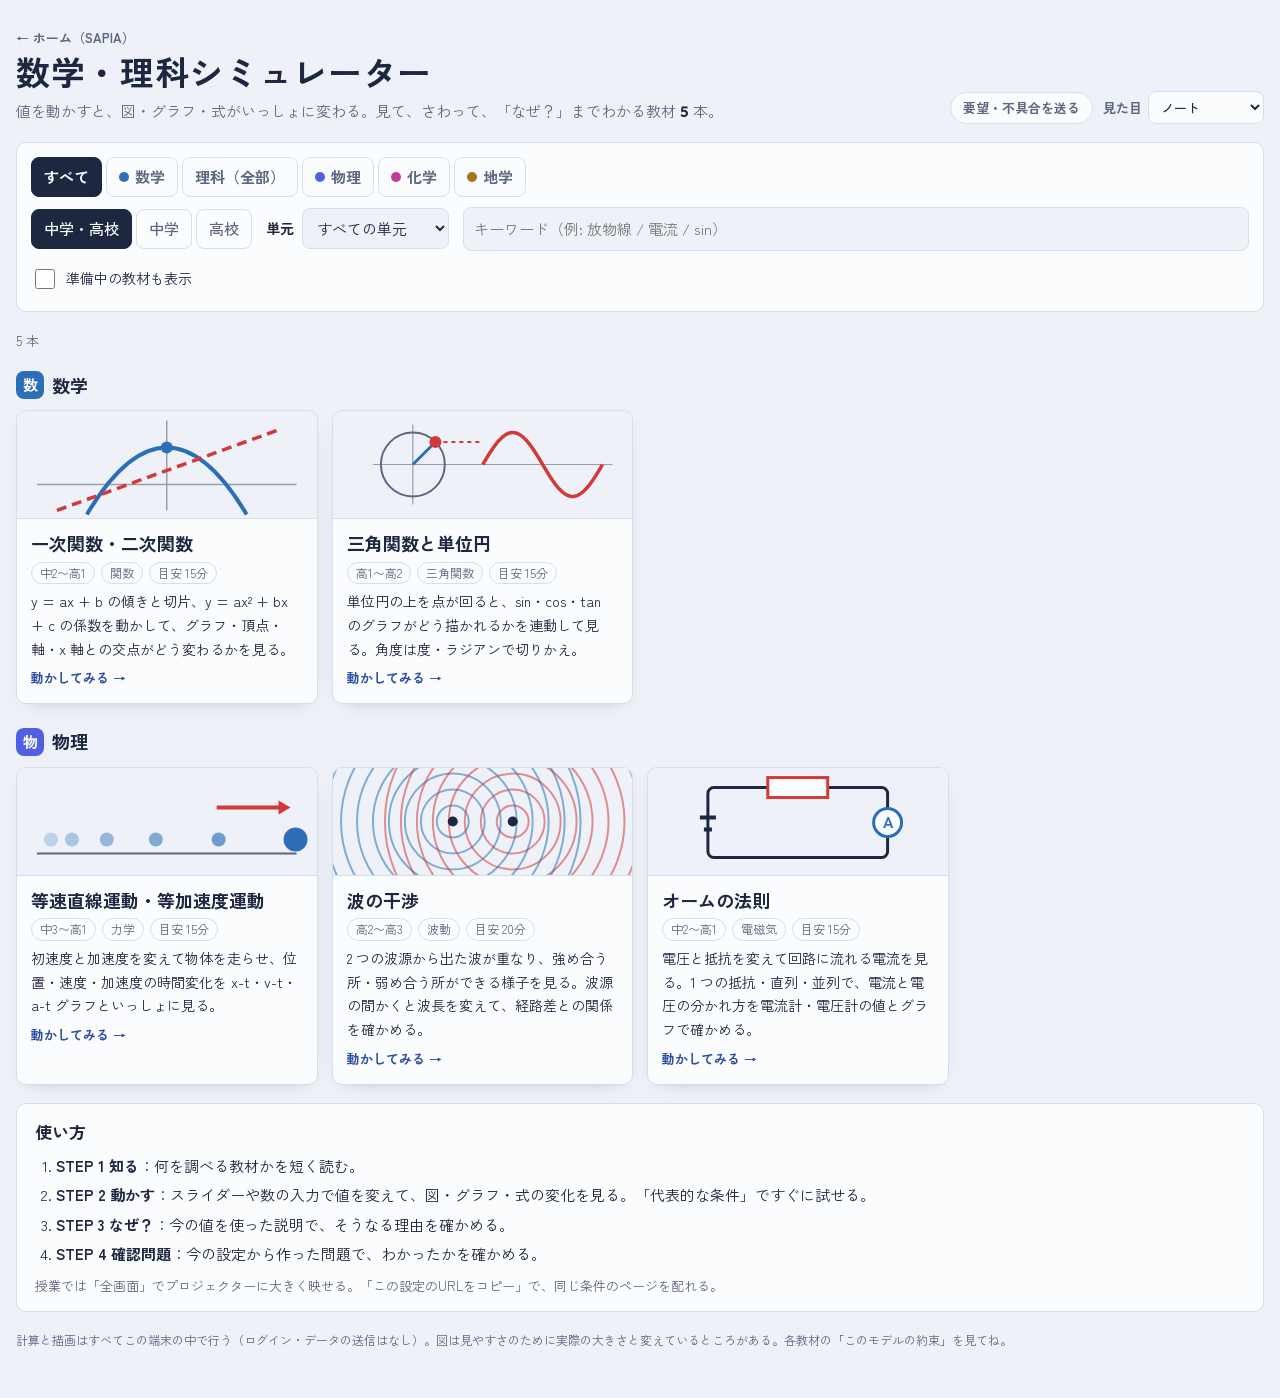
==== index.html @ 13a3370e "数学・理科シミュレーターを作る（一覧ページ・共通の枠・5教材） - 一覧：教科・学校段階・単元・キーワードでしぼりこみ、準備中の22本も表示できる - 教材ページ sim.html?s=<id>：ST" ====
<!doctype html>
<html lang="ja">
<head>
<meta charset="utf-8">
<script>/* 引っ越し：chikokunn1011.github.io・chiko-studia.pages.dev → sapia.pages.dev（全サイト共通。直すときは全サイトそろえる）
  古いURLで開いたら、端末に保存した記録（続きから・見た目・学習記録など）を持って新しいURLへ移る。
  新しいURL側では受け取った記録を、まだないものだけ入れる。記録は # の後ろに入れるのでサーバーには送られない。 */
(function () {
  var NEW = 'https://sapia.pages.dev', K = '__move=', MAX = 1500000;
  var OLD = ['chikokunn1011.github.io', 'chiko-studia.pages.dev'];
  try {
    if (OLD.indexOf(location.hostname) >= 0) {
      if (window.top !== window) return;
      var h = location.hash.slice(1), frag = h ? '#' + h : '';
      try {
        if (!localStorage.getItem('studia:moved')) {
          var d = {}, n = 0;
          for (var i = 0; i < localStorage.length; i++) { var k = localStorage.key(i); d[k] = localStorage.getItem(k); n++; }
          var s = encodeURIComponent(JSON.stringify(d));
          if (n && s.length < MAX) frag = '#' + K + s + (h ? '&h=' + encodeURIComponent(h) : '');
          localStorage.setItem('studia:moved', String(Date.now()));
        }
      } catch (e) {}
      location.replace(NEW + location.pathname + location.search + frag);
    } else if (location.hash.indexOf('#' + K) === 0) {
      // 受け取るのは引っ越し前のサイト（github.io・chiko-studia）から来たときだけ。よそのリンクから記録を書きこませない。
      // 先生の鍵・ランキングの合言葉などは受け取らない（学習記録と設定だけ）。
      var q = location.hash.slice(1 + K.length), a = q.indexOf('&h=');
      var hh = a < 0 ? '' : decodeURIComponent(q.slice(a + 3));
      history.replaceState(null, '', location.pathname + location.search + (hh ? '#' + hh : ''));
      var ok = false;
      for (var j = 0; j < OLD.length; j++) if (document.referrer.indexOf('https://' + OLD[j] + '/') === 0) ok = true;
      if (!ok || q.length > MAX + 5000) return;
      var o = JSON.parse(decodeURIComponent(a < 0 ? q : q.slice(0, a))), n = 0;
      if (!o || typeof o !== 'object' || Array.isArray(o)) return;
      for (var key in o) {
        if (++n > 500) break;
        var v = o[key];
        if (typeof v !== 'string' || v.length > 500000 || key.length > 100) continue;
        if (key === 'studia:moved' || /teacher|key|token|pass|secret|^pz:(me|run)$/i.test(key)) continue;
        // 記録の中の古いURL（続きからなど）は新しいURLに直す
        v = v.split('https://chiko-studia.pages.dev').join(NEW);
        if (localStorage.getItem(key) === null) localStorage.setItem(key, v);
      }
    }
  } catch (e) {}
})();</script>
<meta name="viewport" content="width=device-width, initial-scale=1, viewport-fit=cover">
<title>数学・理科シミュレーター</title>
<meta name="claude:viewport-fit-sides" content="cover">
<meta name="description" content="数学・理科の現象を、値を動かしながら図とグラフで確かめるシミュレーター集。一次関数・二次関数、三角関数と単位円、等加速度運動、波の干渉、オームの法則など。">
<!-- LINE・SNS で送ったときのサムネイル（OGP） -->
<meta property="og:type" content="website">
<meta property="og:site_name" content="SAPIA">
<meta property="og:title" content="数学・理科シミュレーター｜SAPIA">
<meta property="og:description" content="数学・理科の現象を、値を動かしながら図とグラフで確かめるシミュレーター集。一次関数・二次関数、三角関数と単位円、等加速度運動、波の干渉、オームの法則など。">
<meta property="og:url" content="https://sapia.pages.dev/simulator/">
<meta property="og:image" content="https://sapia.pages.dev/simulator/og.png">
<meta property="og:image:width" content="1200">
<meta property="og:image:height" content="630">
<meta name="twitter:card" content="summary_large_image">
<!-- ホーム画面に追加したときのアイコンと名前 -->
<link rel="icon" type="image/png" sizes="32x32" href="icons/favicon-32.png?v=202611101200">
<link rel="apple-touch-icon" href="icons/apple-touch-icon.png?v=202611101200">
<link rel="manifest" href="manifest.webmanifest?v=202611101200">
<meta name="theme-color" content="#1c1846">
<meta name="apple-mobile-web-app-title" content="シミュレーター">
<meta name="mobile-web-app-capable" content="yes">
<meta name="apple-mobile-web-app-capable" content="yes">
<script>
// オフライン対応：一度開けば電波がなくても使える（sw.js）。ホーム画面から開くとアプリのように起動する
(function () {
  if (!('serviceWorker' in navigator) || !(location.protocol === 'https:' || location.hostname === 'localhost')) return;
  if (performance.setResourceTimingBufferSize) performance.setResourceTimingBufferSize(2000);
  addEventListener('load', function () {
    navigator.serviceWorker.register('sw.js').then(function () { return navigator.serviceWorker.ready; }).then(function (reg) {
      var urls = [location.href].concat(performance.getEntriesByType('resource').map(function (e) { return e.name; }), []);
      if (reg.active) reg.active.postMessage({ type: 'cache-urls', urls: urls });
    }).catch(function () {});
  });
})();
</script>
<link rel="preconnect" href="https://fonts.googleapis.com">
<link rel="preconnect" href="https://fonts.gstatic.com" crossorigin>
<link rel="stylesheet" href="https://fonts.googleapis.com/css2?family=Lexend:wght@400;500;600&family=Zen+Kaku+Gothic+New:wght@400;500;700&display=swap">
<script>
// 見た目（スタイル）を最初の描画の前に当てる。書体はそのスタイルを選んだときだけ読みこむ
window.ewStyle = function (st) {
  var F = {
    chalk: 'Klee+One:wght@400;600&family=Kalam:wght@400;700',
    washi: 'Zen+Old+Mincho:wght@400;700&family=EB+Garamond:wght@500;600',
    grid: 'IBM+Plex+Sans+JP:wght@400;700&family=Space+Grotesk:wght@500;600',
    night: '',
    sakura: 'Zen+Maru+Gothic:wght@500;700&family=Quicksand:wght@500;700',
    kraft: 'Kosugi+Maru',
    ocean: 'M+PLUS+1p:wght@400;700;800&family=Nunito:wght@600;800',
    forest: 'Merriweather+Sans:wght@500;700',
    retro: 'DotGothic16',
    dot: 'DotGothic16'
  };
  if (!Object.prototype.hasOwnProperty.call(F, st)) { delete document.documentElement.dataset.style; return; }
  document.documentElement.dataset.style = st;
  if (F[st] && !document.getElementById('font-' + st)) {
    var l = document.createElement('link'); l.rel = 'stylesheet'; l.id = 'font-' + st;
    l.href = 'https://fonts.googleapis.com/css2?family=' + F[st] + '&display=swap';
    document.head.appendChild(l);
  }
};
try { window.ewStyle(JSON.parse(localStorage.getItem('ew:style'))); } catch (e) {}
</script>
<script src="mobile.js"></script>
<script src="ui.js"></script>
<link rel="stylesheet" href="style.css?v=202611101200">
<link rel="stylesheet" href="theme.css">
<script src="nav.js" defer></script>
</head>
<body class="list-page">
<div class="page">
  <header class="masthead">
    <div class="brand">
      <a class="home-link" href="/study/">← ホーム（SAPIA）</a>
      <h1>数学・理科シミュレーター</h1>
      <p class="lede">値を動かすと、図・グラフ・式がいっしょに変わる。見て、さわって、「なぜ？」までわかる教材 <b id="total">0</b> 本。</p>
    </div>
    <div class="mast-right">
    <a class="contact-link" href="/study/contact.html?site=simulator">要望・不具合を送る</a>
    <label class="style-pick"><span>見た目</span>
      <select id="style">
        <option value="note">ノート</option>
        <option value="chalk">黒板</option>
        <option value="washi">和紙</option>
        <option value="grid">方眼</option>
        <option value="night">夜</option>
        <option value="sakura">さくら</option>
        <option value="kraft">ふせん</option>
        <option value="ocean">海</option>
        <option value="forest">森</option>
        <option value="retro">レトロゲーム</option>
        <option value="dot">ドット</option>
      </select>
    </label>
    </div>
  </header>

  <section class="finder" aria-label="教材をさがす">
    <div class="seg subj-tabs" role="group" aria-label="教科" id="subj"></div>
    <div class="finder-row">
      <div class="seg" role="group" aria-label="学校段階" id="lv"></div>
      <label class="unit-pick"><span class="label">単元</span>
        <select id="unit"><option value="">すべての単元</option></select>
      </label>
      <label class="search"><span class="sr">キーワードでさがす</span>
        <input id="q" type="search" placeholder="キーワード（例: 放物線 / 電流 / sin）" autocomplete="off">
      </label>
    </div>
    <label class="switch small"><input type="checkbox" id="soon"><span>準備中の教材も表示</span></label>
  </section>

  <p class="count" id="count" aria-live="polite"></p>
  <div id="list" class="sim-groups"></div>
  <p class="empty" id="empty" hidden>見つからなかった。教科・学校段階・単元・キーワードを見直してみて。</p>

  <section class="howto">
    <h2>使い方</h2>
    <ol>
      <li><b>STEP 1 知る</b>：何を調べる教材かを短く読む。</li>
      <li><b>STEP 2 動かす</b>：スライダーや数の入力で値を変えて、図・グラフ・式の変化を見る。「代表的な条件」ですぐに試せる。</li>
      <li><b>STEP 3 なぜ？</b>：今の値を使った説明で、そうなる理由を確かめる。</li>
      <li><b>STEP 4 確認問題</b>：今の設定から作った問題で、わかったかを確かめる。</li>
    </ol>
    <p class="hint">授業では「全画面」でプロジェクターに大きく映せる。「この設定のURLをコピー」で、同じ条件のページを配れる。</p>
  </section>

  <footer class="foot">
    <p>計算と描画はすべてこの端末の中で行う（ログイン・データの送信はなし）。図は見やすさのために実際の大きさと変えているところがある。各教材の「このモデルの約束」を見てね。</p>
  </footer>
</div>
<div class="toast" id="toast" role="status" aria-live="polite" hidden></div>
<script src="catalog.js?v=202611101200"></script>
<script src="app.js?v=202611101200"></script>
</body>
</html>
---- style.css ----
/* 数学・理科シミュレーター。見た目の変数（11種）は全サイトと同じ。ここから下に一覧ページ・シミュレーターの部品 */
:root {
  --paper: #fbfcfe;
  --desk: #eef2f8;
  --ink: #1d2740;
  --muted: #5d6781;
  --rule: #d5deee;
  --margin: #e58b8b;
  --accent: #2c4fa3;
  --accent-ink: #ffffff;
  --redpen: #d23a3a;
  --sheet: #e0473f;
  --chip: #e6ecf8;
  --g1: #2e8a5c;
  --g2: #2c6fb7;
  --g3: #8a4bb5;
  --font-en: "Lexend", "Segoe UI", "Helvetica Neue", Arial, sans-serif;
  --font-jp: "Zen Kaku Gothic New", "Hiragino Sans", "Yu Gothic", "Noto Sans JP", sans-serif;
  --radius: 10px;
}
@media (prefers-color-scheme: dark) {
  :root:not([data-theme="light"]) {
    --paper: #1a2030; --desk: #121724; --ink: #e7ebf5; --muted: #a2abc2; --rule: #2c3550; --margin: #a65a5a;
    --accent: #8fb0ff; --accent-ink: #10172a; --redpen: #ff8a80; --sheet: #c8473f; --chip: #252e45;
    --g1: #6fd0a0; --g2: #7fb4ff; --g3: #c99bf0; color-scheme: dark;
  }
}
:root[data-theme="dark"] {
  --paper: #1a2030; --desk: #121724; --ink: #e7ebf5; --muted: #a2abc2; --rule: #2c3550; --margin: #a65a5a;
  --accent: #8fb0ff; --accent-ink: #10172a; --redpen: #ff8a80; --sheet: #c8473f; --chip: #252e45;
  --g1: #6fd0a0; --g2: #7fb4ff; --g3: #c99bf0; color-scheme: dark;
}

* { box-sizing: border-box; }
html { -webkit-text-size-adjust: 100%; }
/* ===== 見た目の切り替え（右上の「見た目」）。ライト／ダークに関係なく、それぞれ決まった配色 ===== */
:root[data-style="chalk"] {
  --paper: #24443a; --desk: #1b342c; --ink: #f1efe6; --muted: #b9d1c5; --rule: #3b5d51; --margin: #f4b2c0;
  --accent: #f6d55c; --accent-ink: #1b342c; --redpen: #f6d55c; --sheet: #c96a5f; --chip: #2f5246;
  --g1: #9fe0b9; --g2: #9cc8ff; --g3: #e3b5ff;
  --font-en: "Kalam", "Comic Sans MS", "Segoe Print", cursive; --font-jp: "Klee One", "Zen Kaku Gothic New", "Hiragino Sans", sans-serif;
  color-scheme: dark;
}
:root[data-style="washi"] {
  --paper: #fbf7ee; --desk: #efe6d2; --ink: #2b2420; --muted: #6e6255; --rule: #e3d8c2; --margin: #c8402a;
  --accent: #b2361f; --accent-ink: #fffaf0; --redpen: #b2361f; --sheet: #b2361f; --chip: #f1e6cf;
  --g1: #3d7a4e; --g2: #2d5f8a; --g3: #7b4a8c;
  --font-en: "EB Garamond", Georgia, serif; --font-jp: "Zen Old Mincho", "Hiragino Mincho ProN", "Yu Mincho", serif;
  --radius: 6px; color-scheme: light;
}
:root[data-style="grid"] {
  --paper: #ffffff; --desk: #e9f1ee; --ink: #1c2b2a; --muted: #55706b; --rule: #cfe3dc; --margin: #2a9d8f;
  --accent: #127566; --accent-ink: #ffffff; --redpen: #d1495b; --sheet: #d1495b; --chip: #dcefe9;
  --g1: #2e8a5c; --g2: #2c6fb7; --g3: #8a4bb5;
  --font-en: "Space Grotesk", "Segoe UI", sans-serif; --font-jp: "IBM Plex Sans JP", "Hiragino Sans", "Yu Gothic", sans-serif;
  --radius: 4px; color-scheme: light;
}
:root[data-style="night"] {
  --paper: #18213f; --desk: #0e1530; --ink: #eef0ff; --muted: #a9b1d6; --rule: #2a3560; --margin: #ffc857;
  --accent: #ffc857; --accent-ink: #1a1a2e; --redpen: #ff9e7a; --sheet: #d0583f; --chip: #243058;
  --g1: #7fe0b0; --g2: #8fc1ff; --g3: #d6a8ff;
  --radius: 12px; color-scheme: dark;
}
:root[data-style="sakura"] {
  --paper: #ffffff; --desk: #fcecf1; --ink: #3a2a33; --muted: #7a6470; --rule: #f5d9e2; --margin: #f08aa8;
  --accent: #c2416b; --accent-ink: #ffffff; --redpen: #c2416b; --sheet: #c2416b; --chip: #fde2ea;
  --g1: #3f8a5e; --g2: #3c76b8; --g3: #9a4fa6;
  --font-en: "Quicksand", "Segoe UI", sans-serif; --font-jp: "Zen Maru Gothic", "Hiragino Maru Gothic ProN", sans-serif;
  --radius: 18px; color-scheme: light;
}
:root[data-style="kraft"] {
  --paper: #fff8c9; --desk: #c9ab7d; --ink: #3a2c1a; --muted: #4a3b26; --rule: #eadf9f; --margin: #e07a3f;
  --accent: #3a2c1a; --accent-ink: #fff8c9; --redpen: #c2410c; --sheet: #c2410c; --chip: #f5ea9a;
  --g1: #3d7a3a; --g2: #2d5f8a; --g3: #8a3f7b;
  --font-en: "Kosugi Maru", "Hiragino Maru Gothic ProN", sans-serif; --font-jp: "Kosugi Maru", "Hiragino Maru Gothic ProN", sans-serif;
  --radius: 2px; color-scheme: light;
}
:root[data-style="ocean"] {
  --paper: #ffffff; --desk: #e9f6fc; --ink: #0c2a43; --muted: #4f6b82; --rule: #d3e7f3; --margin: #3aa6d9;
  --accent: #0a6fb5; --accent-ink: #ffffff; --redpen: #e0553b; --sheet: #e0553b; --chip: #d6ecf8;
  --g1: #13866f; --g2: #0a6fb5; --g3: #7a4fc2;
  --font-en: "Nunito", "Segoe UI", sans-serif; --font-jp: "M PLUS 1p", "Hiragino Sans", sans-serif;
  --radius: 14px; color-scheme: light;
}
:root[data-style="forest"] {
  --paper: #f6f2e7; --desk: #e9e4d3; --ink: #23301f; --muted: #5d6a55; --rule: #e1dbc8; --margin: #7aa35b;
  --accent: #3f6b3a; --accent-ink: #f6f2e7; --redpen: #b5482a; --sheet: #b5482a; --chip: #e5e3cf;
  --g1: #3f6b3a; --g2: #2d5f8a; --g3: #7b4a8c;
  --font-en: "Merriweather Sans", "Segoe UI", sans-serif;
  --radius: 8px; color-scheme: light;
}
:root[data-style="retro"] {
  --paper: #0d1a12; --desk: #07110b; --ink: #c6f7d1; --muted: #82c093; --rule: #1e3a27; --margin: #39ff88;
  --accent: #39ff88; --accent-ink: #07110b; --redpen: #ffd166; --sheet: #b88a1c; --chip: #15301f;
  --g1: #39ff88; --g2: #7fd8ff; --g3: #ff9bd6;
  --font-en: "DotGothic16", "MS Gothic", monospace; --font-jp: "DotGothic16", "MS Gothic", monospace;
  --radius: 0px; color-scheme: dark;
}
/* ドット：Chiko Log と同じ、昔のゲームのウィンドウ風 */
:root[data-style="dot"] {
  --paper: #f6f1e3; --desk: #e6dfcc; --ink: #2e2a33; --muted: #6b6470; --rule: #d9d0b8; --margin: #c4473a;
  --accent: #1f5f8b; --accent-ink: #ffffff; --redpen: #c4473a; --sheet: #c4473a; --chip: #ebe3cc;
  --g1: #2f7a4a; --g2: #1f5f8b; --g3: #7b4a8c;
  --font-en: "DotGothic16", "MS Gothic", monospace; --font-jp: "DotGothic16", "MS Gothic", "Osaka-Mono", monospace;
  --radius: 0px; color-scheme: light;
}
:root[data-style="dot"] body { background-image: radial-gradient(rgba(46,42,51,.09) 1px, transparent 1.4px); background-size: 12px 12px; }
:root[data-style="dot"] *, :root[data-style="dot"] *::before, :root[data-style="dot"] *::after { border-radius: 0 !important; }
:root[data-style="dot"] :is(.side, .words, .test-form, .sheet-paper, .card, .howto, .sent, .deck-done, .fc-face, .modes, .qr-dialog, .pw) {
  border-color: transparent;
  box-shadow: 0 -4px 0 0 var(--ink), 0 4px 0 0 var(--ink), -4px 0 0 0 var(--ink), 4px 0 0 0 var(--ink), 4px 8px 0 0 rgba(46,42,51,.25), 8px 4px 0 0 rgba(46,42,51,.25);
}
:root[data-style="dot"] h1 { font-weight: 400; letter-spacing: .03em; }
:root[data-style="dot"] h1::after { content: "_"; color: #c4473a; animation: dot-blink 1s steps(1) infinite; }
@keyframes dot-blink { 50% { opacity: 0; } }
@media (prefers-reduced-motion: reduce) { :root[data-style="dot"] h1::after { animation: none; } }
@media print { :root[data-style="dot"] h1::after { content: none; } :root[data-style="dot"] :is(.side, .words, .test-form, .sheet-paper, .card, .howto) { box-shadow: none; } }
:root[data-style="kraft"] :is(input:not([type="checkbox"]):not([type="radio"]), textarea, select) { background-color: #fffbe3; }
/* 見た目ごとの背景の模様 */
:root[data-style="grid"] body { background-image: linear-gradient(#d6e6e0 1px, transparent 1px), linear-gradient(90deg, #d6e6e0 1px, transparent 1px); background-size: 20px 20px; }
:root[data-style="ocean"] body { background-image: linear-gradient(180deg, #bfe4f7 0, #e9f6fc 360px); background-repeat: no-repeat; }
:root[data-style="night"] body { background-image: radial-gradient(1px 1px at 12% 3%, #fff9, transparent), radial-gradient(1px 1px at 78% 2%, #fff7, transparent), radial-gradient(1.5px 1.5px at 52% 1%, #fff8, transparent), radial-gradient(1px 1px at 92% 6%, #fff6, transparent); background-repeat: no-repeat; }
/* 森：机（背景）が暗い緑なので、紙の外に出ている文字は明るい色にする */
:root[data-style="forest"] body { background: #2f4a3a; }
:root[data-style="forest"] .masthead, :root[data-style="forest"] .foot, :root[data-style="forest"] .count, :root[data-style="forest"] .cards-range, :root[data-style="forest"] .cards-opts, :root[data-style="forest"] .c-count, :root[data-style="forest"] .c-keys, :root[data-style="forest"] .c-actions, :root[data-style="forest"] .promo-label { --ink: #f6f2e7; --muted: #c9d8bf; --accent: #c9e4a8; color: var(--ink); }
:root[data-style="forest"] .masthead :is(select, input, .modes, .btn, .contact-link, .who) { --ink: #23301f; --muted: #5d6a55; --accent: #3f6b3a; }
:root[data-style="forest"] .cards-opts .seg { --paper: #23301f; }
:root[data-style="chalk"] .en { font-weight: 700; font-size: 25px; }
:root[data-style="chalk"] .ex-en { color: #f4b2c0; }
:root[data-style="chalk"] .page { background-image: radial-gradient(ellipse at 30% 0%, rgba(255,255,255,.05), transparent 60%); }
:root[data-style="dot"] .en { font-weight: 400; font-size: 25px; }
:root[data-style="washi"] .en { font-weight: 600; font-size: 25px; }
:root[data-style="sakura"] .en, :root[data-style="grid"] .en { font-weight: 600; }
:root[data-style="ocean"] .en { font-weight: 800; }
:root[data-style="kraft"] .en { font-size: 24px; }
:root[data-style="kraft"] .words { box-shadow: 4px 6px 0 rgba(0,0,0,.15); }

body { margin: 0; background: var(--desk); color: var(--ink); font-family: var(--font-jp); font-size: 15px; line-height: 1.7; }
.sr { position: absolute; width: 1px; height: 1px; overflow: hidden; clip: rect(0 0 0 0); white-space: nowrap; }
[hidden] { display: none !important; }
button, input { font: inherit; color: inherit; }
:focus-visible { outline: 3px solid var(--accent); outline-offset: 2px; }


/* ===== 図の線の色（見た目ごとに読める濃さ）。教科の色 ===== */
:root {
  --c1: var(--g2); --c2: var(--redpen); --c3: var(--g1); --c4: var(--g3);
  --grid: color-mix(in srgb, var(--muted) 20%, transparent);
  --s-ma: #2c6fb7; --s-ph: #5060e0; --s-ch: #c43c98; --s-ea: #a8741a;
}
@media (prefers-color-scheme: dark) { :root:not([data-theme="light"]):not([data-style]) { --s-ma: #7fb4ff; --s-ph: #a8b4ff; --s-ch: #ff9ad6; --s-ea: #e8bd62; } }
:root[data-theme="dark"]:not([data-style]) { --s-ma: #7fb4ff; --s-ph: #a8b4ff; --s-ch: #ff9ad6; --s-ea: #e8bd62; }
:root:is([data-style="chalk"], [data-style="night"], [data-style="retro"]) { --s-ma: #9cc8ff; --s-ph: #b8c2ff; --s-ch: #ffa8dc; --s-ea: #f6d55c; }

.page {
  max-width: 1280px; margin: 0 auto;
  padding-left: max(16px, env(safe-area-inset-left, 0px));
  padding-right: max(16px, env(safe-area-inset-right, 0px));
  padding-block: 24px 48px;
  display: grid; gap: 18px;
}
.masthead { display: flex; flex-wrap: wrap; align-items: end; justify-content: space-between; gap: 12px 16px; }
.mast-right { display: flex; flex-wrap: wrap; align-items: center; gap: 10px; }
.style-pick { display: inline-flex; align-items: center; gap: 6px; font-size: 13px; color: var(--muted); font-weight: 700; }
.style-pick select { border: 1px solid var(--rule); background: var(--paper); color: var(--ink); border-radius: 8px; padding: 5px 8px; font: inherit; font-weight: 500; }
.brand { min-width: 0; }
.brand h1 { margin: 0; font-size: clamp(24px, 4.6vw, 34px); line-height: 1.25; font-weight: 700; letter-spacing: .02em; text-wrap: balance; }
.home-link { display: inline-block; margin-bottom: 2px; font-size: 13px; font-weight: 700; color: var(--muted); text-decoration: none; }
.home-link:hover { color: var(--accent); text-decoration: underline; }
.lede { margin: 4px 0 0; color: var(--muted); }
.lede b { font-family: var(--font-en); font-weight: 600; color: var(--ink); }
.meta { margin: 2px 0 0; font-size: 13px; font-weight: 700; color: var(--accent); }
.meta:empty { display: none; }
.contact-link {
  display: inline-flex; align-items: center; gap: 6px; font-size: 13px; font-weight: 700; color: var(--muted);
  text-decoration: none; border: 1px solid var(--rule); background: var(--paper); border-radius: 999px; padding: 4px 12px;
}
.contact-link:hover { color: var(--accent); border-color: var(--accent); }

.label { font-weight: 700; font-size: 14px; }
.hint { margin: 0; font-size: 13px; color: var(--muted); }
.count { margin: 0; color: var(--muted); font-size: 13px; }
.empty { margin: 0; padding: 24px; text-align: center; color: var(--muted); background: var(--paper); border-radius: var(--radius); border: 1px dashed var(--rule); }
.foot { color: var(--muted); font-size: 12px; display: grid; gap: 2px; }
.foot p { margin: 0; }
.actions { display: flex; flex-wrap: wrap; gap: 8px; }
.btn { border: 1px solid var(--ink); background: transparent; color: var(--ink); border-radius: 8px; padding: 9px 16px; font-weight: 700; cursor: pointer; min-height: 44px; }
.btn.primary { background: var(--ink); color: var(--paper); }
.btn.ghost { border-color: transparent; color: var(--muted); font-weight: 500; }
.btn:disabled { opacity: .4; cursor: default; }
.seg { display: flex; flex-wrap: wrap; gap: 4px; }
.seg button {
  border: 1px solid var(--rule); background: transparent; border-radius: 8px; padding: 6px 12px; min-height: 40px;
  cursor: pointer; font-weight: 500; color: var(--muted);
}
.seg button[aria-pressed="true"] { background: var(--ink); border-color: var(--ink); color: var(--paper); }
.chips { display: flex; flex-wrap: wrap; gap: 6px; }
.chip { border: 1px solid transparent; background: var(--chip); border-radius: 999px; padding: 6px 12px; min-height: 36px; font-size: 13px; cursor: pointer; color: var(--ink); }
.chip:hover { border-color: var(--accent); }
.switch { display: inline-flex; align-items: center; gap: 8px; cursor: pointer; min-height: 36px; }
.switch input { accent-color: var(--accent); width: 20px; height: 20px; flex: none; }
.switch.small { font-size: 14px; }
.toast { position: fixed; left: 50%; bottom: max(20px, env(safe-area-inset-bottom, 0px)); transform: translateX(-50%); z-index: 70; background: var(--ink); color: var(--paper); padding: 10px 20px; border-radius: 999px; font-weight: 700; box-shadow: 0 6px 20px rgba(0,0,0,.25); max-width: calc(100vw - 32px); text-align: center; }
html.has-bnav .toast { bottom: calc(80px + env(safe-area-inset-bottom, 0px)); }

/* ===== 一覧ページ ===== */
.finder { display: grid; gap: 10px; background: var(--paper); border: 1px solid var(--rule); border-radius: var(--radius); padding: 14px; }
.finder-row { display: flex; flex-wrap: wrap; align-items: center; gap: 10px 14px; }
.subj-tabs button { font-weight: 700; }
.subj-tabs button .dot { display: inline-block; width: 10px; height: 10px; border-radius: 50%; margin-right: 6px; vertical-align: 1px; }
.unit-pick { display: inline-flex; align-items: center; gap: 8px; }
.unit-pick select, .search input { border: 1px solid var(--rule); background: var(--desk); color: var(--ink); border-radius: 8px; padding: 8px 10px; font: inherit; min-height: 40px; }
.search { flex: 1 1 220px; min-width: 0; }
.search input { width: 100%; }
.sr { position: absolute; width: 1px; height: 1px; overflow: hidden; clip: rect(0 0 0 0); white-space: nowrap; }
.sim-groups { display: grid; gap: 22px; }
.sim-group h2 { margin: 0 0 10px; font-size: 18px; display: flex; align-items: center; gap: 8px; }
.sim-group h2 .mark { display: inline-grid; place-items: center; width: 28px; height: 28px; border-radius: 8px; color: #fff; font-size: 15px; }
.cards { list-style: none; margin: 0; padding: 0; display: grid; gap: 14px; grid-template-columns: repeat(auto-fill, minmax(min(100%, 300px), 1fr)); }
.card {
  position: relative; background: var(--paper); border: 1px solid var(--rule); border-radius: var(--radius); padding: 0;
  display: grid; grid-template-rows: auto 1fr; overflow: hidden; box-shadow: 0 6px 18px -14px rgba(20, 30, 60, .5);
}
.card.soon { opacity: .72; box-shadow: none; border-style: dashed; }
.card-thumb { display: block; height: 108px; border-bottom: 1px solid var(--rule); background: var(--desk); }
.card-thumb svg { width: 100%; height: 100%; display: block; }
.card-body { padding: 12px 14px 14px; display: grid; gap: 6px; align-content: start; }
.card h3 { margin: 0; font-size: 18px; line-height: 1.35; }
.card h3 a { color: inherit; text-decoration: none; }
.card h3 a::after { content: ""; position: absolute; inset: 0; }   /* カード全体を押せる */
.card:has(a):hover { border-color: var(--accent); }
.card:has(a:focus-visible) { outline: 3px solid var(--accent); outline-offset: 2px; }
.card h3 a:focus-visible { outline: none; }
.card .desc { margin: 0; font-size: 14px; }
.card .tags { display: flex; flex-wrap: wrap; gap: 4px 6px; font-size: 12px; color: var(--muted); }
.card .tags span { border: 1px solid var(--rule); border-radius: 999px; padding: 0 8px; }
.card .tags .soon-t { border-color: var(--muted); font-weight: 700; }
.card .go { font-size: 13px; font-weight: 700; color: var(--accent); }
.card .best { font-size: 12px; font-weight: 700; color: var(--ok, var(--g1)); }
.howto { background: var(--paper); border: 1px solid var(--rule); border-radius: var(--radius); padding: 14px 18px; }
.howto h2 { margin: 0 0 6px; font-size: 17px; }
.howto ol { margin: 0 0 8px; padding-left: 1.4em; display: grid; gap: 4px; }

/* ===== シミュレーターのページ ===== */
.sim { display: grid; gap: 16px; align-items: start; }
.stage-box {
  background: var(--paper); border: 1px solid var(--rule); border-radius: var(--radius); padding: 10px;
  display: grid; gap: 8px; min-width: 0; box-shadow: 0 6px 18px -14px rgba(20, 30, 60, .5);
}
.formula { font-size: 19px; font-weight: 700; line-height: 1.45; min-height: 1.45em; text-align: center; overflow-wrap: anywhere; font-variant-numeric: tabular-nums; }
.formula:empty { display: none; }
.formula .sub { display: block; font-size: 13px; font-weight: 500; color: var(--muted); }
.stage { position: relative; height: var(--stage-h, clamp(240px, 36vh, 380px)); min-height: 0; display: grid; gap: 8px; }
.stage canvas { display: block; width: 100%; height: 100%; min-height: 0; border-radius: calc(var(--radius) - 2px); touch-action: pan-y; }
.stage canvas.drag { touch-action: none; cursor: grab; }
.stage canvas.drag:active { cursor: grabbing; }
.stage canvas.pan { cursor: move; }
.stage .cv-label { position: absolute; font-size: 12px; color: var(--muted); }
.toolbar { display: flex; flex-wrap: wrap; align-items: center; gap: 6px; }
.toolbar:empty { display: none; }
.tb {
  display: inline-flex; align-items: center; justify-content: center; gap: 6px; min-width: 44px; min-height: 44px; padding: 0 12px;
  border: 1px solid var(--rule); background: var(--paper); color: var(--ink); border-radius: 10px; cursor: pointer; font-weight: 700; font-size: 14px;
}
.tb:hover { border-color: var(--accent); }
.tb [aria-hidden] { font-size: 16px; line-height: 1; }
.tb.play { background: var(--accent); border-color: var(--accent); color: var(--accent-ink); min-width: 104px; }
.tb.play.is-on { background: var(--paper); color: var(--accent); }
.tb-t { font-size: 13px; }
.tb.zoom-in .tb-t, .tb.zoom-out .tb-t, .tb.zoom-reset .tb-t, .tb.rewind .tb-t { position: absolute; width: 1px; height: 1px; overflow: hidden; clip: rect(0 0 0 0); }
.tb.size { display: none; }
@media (max-width: 899px) and (min-height: 560px) { .tb.size { display: inline-flex; } .tb.size .tb-t { position: absolute; width: 1px; height: 1px; overflow: hidden; clip: rect(0 0 0 0); } }
.sim-body .lede { font-size: 14px; }
@media (max-width: 899px) { .sim-body .masthead { gap: 8px; } .sim-body .page { padding-top: 14px; gap: 12px; } }
.toolbar > .tb-sep:first-child { display: none; }
.tb-sep { width: 1px; height: 26px; background: var(--rule); margin: 0 2px; }
.tb-gap { flex: 1; }
.speed-wrap { display: inline-flex; align-items: center; gap: 4px; font-size: 13px; font-weight: 700; color: var(--muted); }
.speed { border: 1px solid var(--rule); background: var(--paper); color: var(--ink); border-radius: 8px; padding: 6px 6px; min-height: 40px; font: inherit; }
.readouts { margin: 0; display: grid; grid-template-columns: repeat(auto-fill, minmax(118px, 1fr)); gap: 6px; }
.readouts:empty { display: none; }
.ro { background: var(--desk); border-radius: 8px; padding: 4px 8px; min-width: 0; }
.ro dt { font-size: 11.5px; color: var(--muted); font-weight: 700; line-height: 1.4; }
.ro dd { margin: 0; font-size: 15px; font-weight: 700; font-variant-numeric: tabular-nums; line-height: 1.4; overflow-wrap: anywhere; }
.ro.wide { grid-column: 1 / -1; }
.ro dd small { display: block; font-size: 11px; font-weight: 500; color: var(--muted); }
.ro.ok dd { color: var(--ok, var(--g1)); }
.ro.ng dd { color: var(--ng, var(--redpen)); }

.panel { background: var(--paper); border: 1px solid var(--rule); border-radius: var(--radius); min-width: 0; }
.steps { display: grid; grid-template-columns: repeat(4, 1fr); border-bottom: 1px solid var(--rule); }
.steps [role="tab"] {
  border: 0; background: transparent; color: var(--muted); padding: 10px 4px 9px; font-weight: 700; font-size: 14px; cursor: pointer;
  display: flex; flex-direction: column; align-items: center; gap: 2px; min-height: 52px; border-bottom: 3px solid transparent; line-height: 1.2;
}
.steps [role="tab"] b { font-family: var(--font-en); font-size: 12px; width: 22px; height: 22px; display: grid; place-items: center; border-radius: 50%; border: 1.5px solid currentColor; }
.steps [role="tab"][aria-selected="true"] { color: var(--accent); border-bottom-color: var(--accent); }
.steps [role="tab"][aria-selected="true"] b { background: var(--accent); color: var(--accent-ink); border-color: var(--accent); }
.step { padding: 14px 16px 18px; display: grid; gap: 14px; }
.prose { display: grid; gap: 10px; line-height: 1.8; }
.prose > * { margin: 0; }
.prose h3 { font-size: 16px; margin-top: 6px; }
.prose h3:first-child { margin-top: 0; }
.prose ul, .prose ol { padding-left: 1.3em; display: grid; gap: 4px; }
.prose .eq { display: block; text-align: center; font-size: 18px; font-weight: 700; padding: 8px 10px; background: var(--desk); border-radius: 8px; overflow-x: auto; }
.prose .now { background: color-mix(in srgb, var(--accent) 10%, var(--paper)); border-left: 4px solid var(--accent); padding: 8px 12px; border-radius: 6px; }
.prose table { border-collapse: collapse; font-size: 14px; width: 100%; }
.prose th, .prose td { border: 1px solid var(--rule); padding: 4px 8px; text-align: center; }
.prose th { background: var(--desk); }
.prose .tbl { overflow-x: auto; }
.prose .key { display: inline-block; padding: 0 6px; border-radius: 4px; font-weight: 700; }
.v { font-family: var(--font-en); font-style: italic; font-weight: 600; }
.num { font-variant-numeric: tabular-nums; }
.frac { display: inline-flex; flex-direction: column; vertical-align: middle; text-align: center; font-size: .9em; line-height: 1.15; margin: 0 2px; }
.frac > span:first-child { border-bottom: 1.5px solid currentColor; padding: 0 3px; }
.frac > span:last-child { padding: 0 3px; }
.sw { display: inline-block; width: 18px; height: 0; border-top: 3px solid; vertical-align: middle; margin-right: 4px; }
.sw.dash { border-top-style: dashed; }
.sw.dot { border-top-style: dotted; border-top-width: 4px; }
.assume { background: var(--desk); border-radius: 8px; padding: 10px 14px; font-size: 13.5px; }
.assume-h { margin: 0 0 4px; font-weight: 700; font-size: 13px; color: var(--muted); }
.assume ul { margin: 0; padding-left: 1.2em; display: grid; gap: 2px; }

.controls { display: grid; gap: 16px; }
.controls .group { display: grid; gap: 6px; min-width: 0; }
.controls .group > .label { font-size: 13px; color: var(--muted); }
.param-head { display: flex; align-items: center; justify-content: space-between; gap: 10px; }
.param-head .label { font-size: 15px; }
.num-wrap { display: inline-flex; align-items: center; gap: 4px; }
input.num {
  width: 5.6em; border: 1px solid var(--rule); background: var(--desk); color: var(--ink); border-radius: 8px; padding: 6px 8px; min-height: 40px;
  font-family: var(--font-en); font-weight: 600; text-align: right; font-size: 16px;   /* 16px 以上：iPhone で入力時に拡大されない */
}
.unit { font-size: 13px; color: var(--muted); min-width: 1.5em; }
.range-note { margin: -2px 0 0; font-size: 12px; color: var(--muted); }
/* スライダー：指で操作しやすい太さ */
input.slider { -webkit-appearance: none; appearance: none; width: 100%; height: 36px; background: transparent; margin: 0; cursor: pointer; touch-action: pan-y; }
input.slider::-webkit-slider-runnable-track { height: 8px; border-radius: 999px; background: color-mix(in srgb, var(--muted) 30%, transparent); }
input.slider::-moz-range-track { height: 8px; border-radius: 999px; background: color-mix(in srgb, var(--muted) 30%, transparent); }
input.slider::-webkit-slider-thumb { -webkit-appearance: none; width: 28px; height: 28px; margin-top: -10px; border-radius: 50%; background: var(--accent); border: 3px solid var(--paper); box-shadow: 0 1px 4px rgba(0,0,0,.35); }
input.slider::-moz-range-thumb { width: 24px; height: 24px; border-radius: 50%; background: var(--accent); border: 3px solid var(--paper); box-shadow: 0 1px 4px rgba(0,0,0,.35); }
input.slider:focus-visible { outline: none; }
input.slider:focus-visible::-webkit-slider-thumb { outline: 3px solid var(--accent); outline-offset: 2px; }
input.slider:focus-visible::-moz-range-thumb { outline: 3px solid var(--accent); outline-offset: 2px; }
.toggles { display: flex; flex-wrap: wrap; gap: 2px 18px; font-size: 14px; }
.keys { font-size: 12px; }
body:not(.animated) .k-anim { display: none; }

/* 確認問題 */
.quiz { display: grid; gap: 12px; }
.quiz-head { display: flex; justify-content: space-between; font-size: 13px; font-weight: 700; color: var(--muted); }
.quiz-bar { height: 6px; border-radius: 999px; background: var(--desk); overflow: hidden; }
.quiz-bar i { display: block; height: 100%; background: var(--accent); }
.quiz-q { font-size: 16px; line-height: 1.8; }
.quiz-q p { margin: 0 0 4px; }
.quiz-choices { display: grid; gap: 8px; }
.quiz-choice {
  display: flex; flex-wrap: wrap; align-items: center; gap: 4px 10px; text-align: left; width: 100%; min-height: 48px;
  border: 1.5px solid var(--rule); background: var(--paper); color: var(--ink); border-radius: 10px; padding: 8px 12px; cursor: pointer; font-size: 15px;
}
.quiz-choice:hover:not(:disabled) { border-color: var(--accent); }
.quiz-choice:disabled { cursor: default; }
.qc-k { font-family: var(--font-en); font-weight: 700; font-size: 13px; width: 24px; height: 24px; flex: none; display: grid; place-items: center; border-radius: 6px; background: var(--chip); color: var(--muted); }
.qc-t { flex: 1 1 60%; min-width: 0; }
.qc-mark { font-weight: 700; font-size: 13px; margin-left: auto; }
.quiz-choice.is-ok, .quiz-choice.is-ans { border-color: var(--ok); }
.quiz-choice.is-ok .qc-mark, .quiz-choice.is-ans .qc-mark { color: var(--ok); }
.quiz-choice.is-ng { border-color: var(--ng); }
.quiz-choice.is-ng .qc-mark { color: var(--ng); }
.quiz-fb:empty { display: none; }
.quiz-fb { border-radius: 10px; padding: 10px 14px; background: var(--desk); display: grid; gap: 6px; line-height: 1.8; }
.quiz-fb p { margin: 0; }
.quiz-res { font-weight: 700; font-size: 16px; }
.quiz-fb.ok .quiz-res { color: var(--ok); }
.quiz-fb.ng .quiz-res { color: var(--ng); }
.quiz-why { font-size: 14px; }
.quiz-next { justify-self: start; }
.quiz-end { text-align: center; display: grid; gap: 8px; justify-items: center; }
.quiz-end p { margin: 0; }
.quiz-big { font-family: var(--font-en); font-size: 40px; font-weight: 700; }

/* ===== 並び方 ===== */
/* スマホ縦：図を上に固定して、下の操作パネルを動かしても図が見えたまま */
@media (max-width: 899px) and (min-height: 560px) {
  .stage-box { position: sticky; top: 0; z-index: 6; border-radius: 0 0 var(--radius) var(--radius); margin-inline: -6px; padding: 8px; gap: 6px; box-shadow: 0 8px 18px -12px rgba(20, 30, 60, .45); }
  .stage { --stage-h: clamp(190px, 30vh, 320px); }
  html.stage-small .stage { --stage-h: clamp(130px, 19vh, 200px); }
  /* 数値は1行にして横にすべらせる（図の下がのびすぎないように） */
  .readouts { grid-auto-flow: column; grid-template-columns: none; grid-auto-columns: minmax(92px, max-content); overflow-x: auto; gap: 4px; padding-bottom: 2px; scrollbar-width: thin; overscroll-behavior-x: contain; }
  .ro dd { white-space: nowrap; }
  .ro.wide { grid-column: auto; }
  .ro { padding: 2px 6px; }
  .ro dt { font-size: 10.5px; }
  .ro dd { font-size: 13.5px; }
  .formula { font-size: 16px; }
  .formula .sub { font-size: 12px; }
}
@media (max-width: 899px) {
  .tb { min-height: 40px; min-width: 40px; padding: 0 10px; }
  .tb.full .tb-t, .tb.play .tb-t, .speed-wrap > span { position: absolute; width: 1px; height: 1px; overflow: hidden; clip: rect(0 0 0 0); }
  .tb.play { min-width: 64px; }
}
/* PC・タブレット横：図と操作パネルを横に並べる */
@media (min-width: 900px) {
  .sim { grid-template-columns: minmax(0, 1fr) minmax(340px, 400px); gap: 20px; }
  .stage-box { position: sticky; top: calc(env(safe-area-inset-top, 0px) + 12px); padding: 12px; }
  .stage { --stage-h: clamp(340px, calc(100vh - 290px), 640px); }
  .panel { max-height: none; }
}
@media (min-width: 1280px) {
  .sim { grid-template-columns: minmax(0, 1fr) 420px; }
}
/* 全画面（授業で大きく映す） */
.sim:fullscreen, .sim.is-full {
  position: fixed; inset: 0; z-index: 80; background: var(--desk); padding: 14px; margin: 0; overflow: auto;
  grid-template-columns: minmax(0, 1fr) minmax(320px, 400px); gap: 14px; align-items: stretch;
}
.sim:fullscreen .stage-box, .sim.is-full .stage-box { position: static; margin: 0; border-radius: var(--radius); }
.sim:fullscreen .stage, .sim.is-full .stage { --stage-h: calc(100vh - 270px); }
.sim:fullscreen .formula, .sim.is-full .formula { font-size: 24px; }
.sim:fullscreen .ro dd, .sim.is-full .ro dd { font-size: 18px; }
.sim:fullscreen .panel, .sim.is-full .panel { overflow: auto; max-height: calc(100vh - 28px); }
html.sim-full, html.sim-full body { overflow: hidden; }
html.sim-full .bnav { display: none !important; }
@media (max-width: 699px) {
  .sim:fullscreen, .sim.is-full { grid-template-columns: minmax(0, 1fr); }
  .sim:fullscreen .stage, .sim.is-full .stage { --stage-h: 52vh; }
  .sim:fullscreen .panel, .sim.is-full .panel { max-height: none; }
}

/* 森：机（背景）が暗い緑なので、紙の外の文字は明るく */
:root[data-style="forest"] :is(.masthead, .foot, .count, .sim-group h2) { --ink: #f6f2e7; --muted: #c9d8bf; --accent: #c9e4a8; color: var(--ink); }
:root[data-style="forest"] .masthead :is(select, input, .btn, .contact-link) { --ink: #23301f; --muted: #5d6a55; --accent: #3f6b3a; }
:root[data-style="forest"] .sim:fullscreen, :root[data-style="forest"] .sim.is-full { background: #2f4a3a; }
:root[data-style="dot"] :is(.finder, .card, .howto, .stage-box, .panel) {
  border-color: transparent;
  box-shadow: 0 -4px 0 0 var(--ink), 0 4px 0 0 var(--ink), -4px 0 0 0 var(--ink), 4px 0 0 0 var(--ink), 4px 8px 0 0 rgba(46,42,51,.25), 8px 4px 0 0 rgba(46,42,51,.25);
}
@media (prefers-reduced-motion: reduce) { * { scroll-behavior: auto !important; } }
@media print {
  .toolbar, .steps, .controls, .mast-right, .bnav, .actions, .quiz { display: none !important; }
  .stage-box { position: static; box-shadow: none; }
  .step[hidden] { display: grid !important; }
  .sim { grid-template-columns: 1fr; }
}
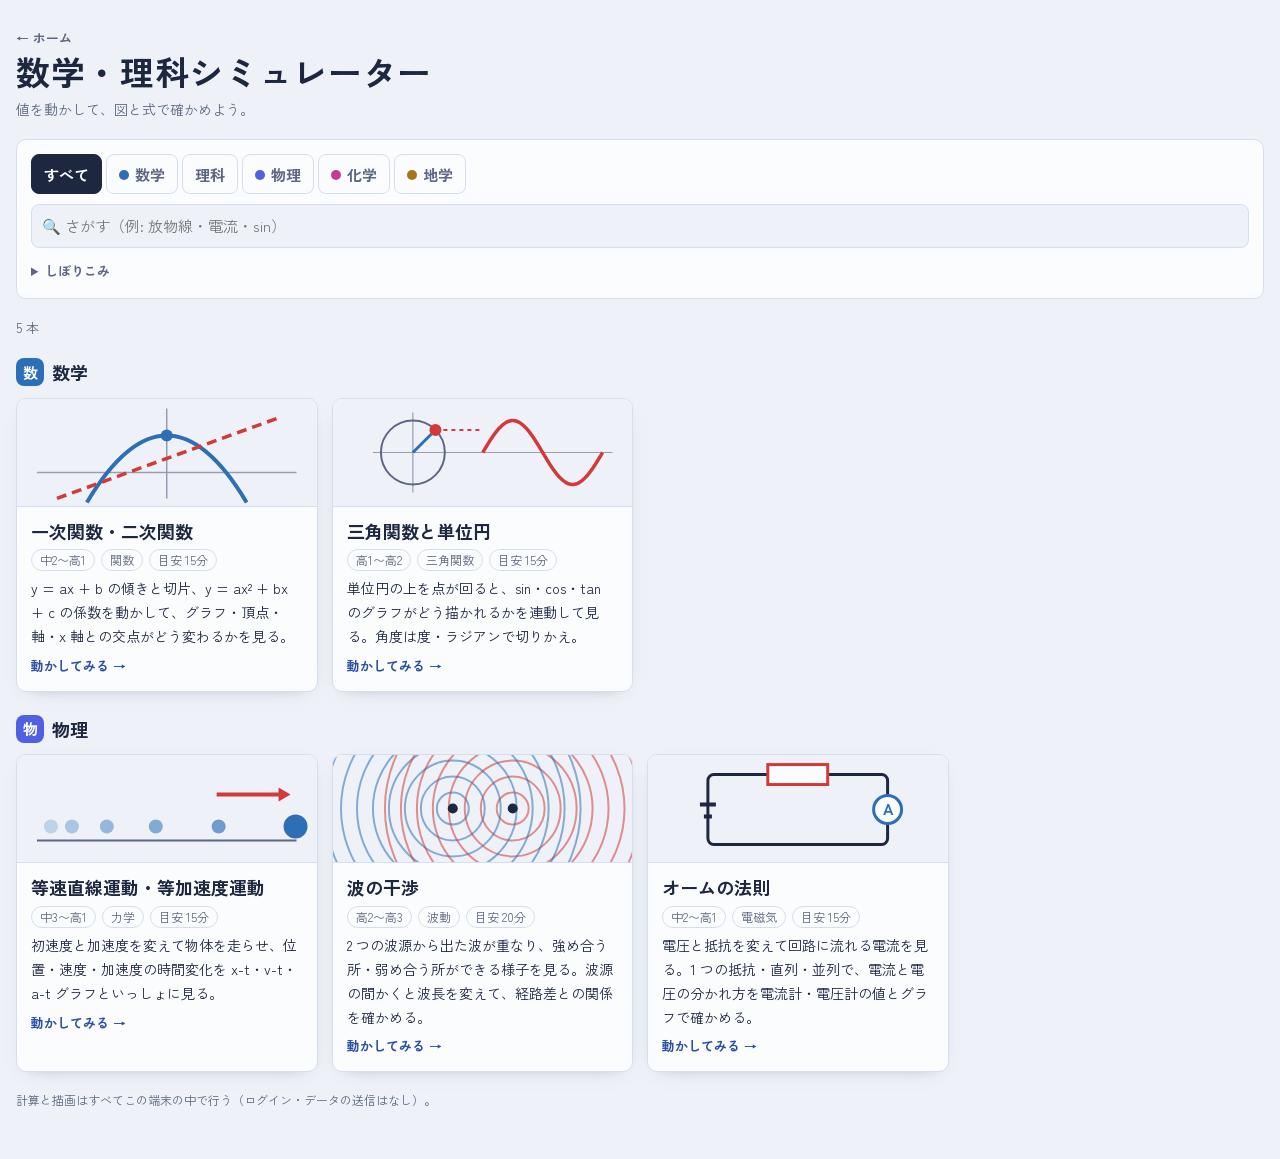
==== commit 9d27c618: "見やすく・直感的に：操作パネルをいつも図の横（下）に出す、説明は要点だけ、図の点を指で直接動かせる、一覧のしぼりこみをたたむ Co-Authored-By: Claude Opus 5.5 <nore" ====
--- a/index.html
+++ b/index.html
@@ -60,9 +60,9 @@
 <meta property="og:image:height" content="630">
 <meta name="twitter:card" content="summary_large_image">
 <!-- ホーム画面に追加したときのアイコンと名前 -->
-<link rel="icon" type="image/png" sizes="32x32" href="icons/favicon-32.png?v=202611101200">
-<link rel="apple-touch-icon" href="icons/apple-touch-icon.png?v=202611101200">
-<link rel="manifest" href="manifest.webmanifest?v=202611101200">
+<link rel="icon" type="image/png" sizes="32x32" href="icons/favicon-32.png?v=202611101400">
+<link rel="apple-touch-icon" href="icons/apple-touch-icon.png?v=202611101400">
+<link rel="manifest" href="manifest.webmanifest?v=202611101400">
 <meta name="theme-color" content="#1c1846">
 <meta name="apple-mobile-web-app-title" content="シミュレーター">
 <meta name="mobile-web-app-capable" content="yes">
@@ -110,7 +110,7 @@
 </script>
 <script src="mobile.js"></script>
 <script src="ui.js"></script>
-<link rel="stylesheet" href="style.css?v=202611101200">
+<link rel="stylesheet" href="style.css?v=202611101400">
 <link rel="stylesheet" href="theme.css">
 <script src="nav.js" defer></script>
 </head>
@@ -118,65 +118,39 @@
 <div class="page">
   <header class="masthead">
     <div class="brand">
-      <a class="home-link" href="/study/">← ホーム（SAPIA）</a>
+      <a class="home-link" href="/study/">← ホーム</a>
       <h1>数学・理科シミュレーター</h1>
-      <p class="lede">値を動かすと、図・グラフ・式がいっしょに変わる。見て、さわって、「なぜ？」までわかる教材 <b id="total">0</b> 本。</p>
-    </div>
-    <div class="mast-right">
-    <a class="contact-link" href="/study/contact.html?site=simulator">要望・不具合を送る</a>
-    <label class="style-pick"><span>見た目</span>
-      <select id="style">
-        <option value="note">ノート</option>
-        <option value="chalk">黒板</option>
-        <option value="washi">和紙</option>
-        <option value="grid">方眼</option>
-        <option value="night">夜</option>
-        <option value="sakura">さくら</option>
-        <option value="kraft">ふせん</option>
-        <option value="ocean">海</option>
-        <option value="forest">森</option>
-        <option value="retro">レトロゲーム</option>
-        <option value="dot">ドット</option>
-      </select>
-    </label>
+      <p class="lede">値を動かして、図と式で確かめよう。</p>
     </div>
   </header>
 
   <section class="finder" aria-label="教材をさがす">
     <div class="seg subj-tabs" role="group" aria-label="教科" id="subj"></div>
-    <div class="finder-row">
-      <div class="seg" role="group" aria-label="学校段階" id="lv"></div>
-      <label class="unit-pick"><span class="label">単元</span>
-        <select id="unit"><option value="">すべての単元</option></select>
-      </label>
-      <label class="search"><span class="sr">キーワードでさがす</span>
-        <input id="q" type="search" placeholder="キーワード（例: 放物線 / 電流 / sin）" autocomplete="off">
-      </label>
-    </div>
-    <label class="switch small"><input type="checkbox" id="soon"><span>準備中の教材も表示</span></label>
+    <label class="search"><span class="sr">キーワードでさがす</span>
+      <input id="q" type="search" placeholder="🔍 さがす（例: 放物線・電流・sin）" autocomplete="off">
+    </label>
+    <details class="more-filter">
+      <summary>しぼりこみ</summary>
+      <div class="finder-row">
+        <div class="seg" role="group" aria-label="学校段階" id="lv"></div>
+        <label class="unit-pick"><span class="label">単元</span>
+          <select id="unit"><option value="">すべての単元</option></select>
+        </label>
+        <label class="switch small"><input type="checkbox" id="soon"><span>準備中も表示</span></label>
+      </div>
+    </details>
   </section>
 
   <p class="count" id="count" aria-live="polite"></p>
   <div id="list" class="sim-groups"></div>
   <p class="empty" id="empty" hidden>見つからなかった。教科・学校段階・単元・キーワードを見直してみて。</p>
 
-  <section class="howto">
-    <h2>使い方</h2>
-    <ol>
-      <li><b>STEP 1 知る</b>：何を調べる教材かを短く読む。</li>
-      <li><b>STEP 2 動かす</b>：スライダーや数の入力で値を変えて、図・グラフ・式の変化を見る。「代表的な条件」ですぐに試せる。</li>
-      <li><b>STEP 3 なぜ？</b>：今の値を使った説明で、そうなる理由を確かめる。</li>
-      <li><b>STEP 4 確認問題</b>：今の設定から作った問題で、わかったかを確かめる。</li>
-    </ol>
-    <p class="hint">授業では「全画面」でプロジェクターに大きく映せる。「この設定のURLをコピー」で、同じ条件のページを配れる。</p>
-  </section>
-
   <footer class="foot">
-    <p>計算と描画はすべてこの端末の中で行う（ログイン・データの送信はなし）。図は見やすさのために実際の大きさと変えているところがある。各教材の「このモデルの約束」を見てね。</p>
+    <p>計算と描画はすべてこの端末の中で行う（ログイン・データの送信はなし）。</p>
   </footer>
 </div>
 <div class="toast" id="toast" role="status" aria-live="polite" hidden></div>
-<script src="catalog.js?v=202611101200"></script>
-<script src="app.js?v=202611101200"></script>
+<script src="catalog.js?v=202611101400"></script>
+<script src="app.js?v=202611101400"></script>
 </body>
 </html>
--- a/style.css
+++ b/style.css
@@ -242,7 +242,19 @@
 .howto ol { margin: 0 0 8px; padding-left: 1.4em; display: grid; gap: 4px; }
 
 /* ===== シミュレーターのページ ===== */
-.sim { display: grid; gap: 16px; align-items: start; }
+/* 上：← と題名だけ（説明は1行） */
+.sim-head { display: flex; align-items: center; gap: 10px; min-width: 0; }
+.sim-head .back {
+  flex: none; display: grid; place-items: center; width: 40px; height: 40px; border-radius: 50%; border: 1px solid var(--rule);
+  background: var(--paper); color: var(--ink); text-decoration: none; font-size: 18px; font-weight: 700;
+}
+.sim-head .back:hover { border-color: var(--accent); color: var(--accent); }
+.sim-title { min-width: 0; }
+.sim-title h1 { margin: 0; font-size: clamp(20px, 3.6vw, 28px); line-height: 1.25; font-weight: 700; text-wrap: balance; }
+.sim-title .lede { margin: 2px 0 0; font-size: 13px; color: var(--muted); line-height: 1.5; }
+:root[data-style="forest"] .sim-head { --ink: #f6f2e7; --muted: #c9d8bf; color: var(--ink); }
+:root[data-style="forest"] .sim-head .back { --ink: #23301f; }
+.sim { display: grid; gap: 14px; align-items: start; }
 .stage-box {
   background: var(--paper); border: 1px solid var(--rule); border-radius: var(--radius); padding: 10px;
   display: grid; gap: 8px; min-width: 0; box-shadow: 0 6px 18px -14px rgba(20, 30, 60, .5);
@@ -250,6 +262,16 @@
 .formula { font-size: 19px; font-weight: 700; line-height: 1.45; min-height: 1.45em; text-align: center; overflow-wrap: anywhere; font-variant-numeric: tabular-nums; }
 .formula:empty { display: none; }
 .formula .sub { display: block; font-size: 13px; font-weight: 500; color: var(--muted); }
+.stage-wrap { position: relative; min-width: 0; }
+/* 「点を指で動かせる」：はじめの数回だけ図の上に出す */
+.drag-hint {
+  position: absolute; left: 50%; top: 8px; transform: translateX(-50%); margin: 0; pointer-events: none; white-space: nowrap; z-index: 2;
+  background: var(--ink); color: var(--paper); font-size: 13px; font-weight: 700; padding: 6px 14px; border-radius: 999px;
+  box-shadow: 0 4px 14px rgba(0,0,0,.25); animation: hint-pulse 1.8s ease-in-out infinite;
+}
+.drag-hint::before { content: "👆 "; }
+@keyframes hint-pulse { 50% { opacity: .72; } }
+@media (prefers-reduced-motion: reduce) { .drag-hint { animation: none; } }
 .stage { position: relative; height: var(--stage-h, clamp(240px, 36vh, 380px)); min-height: 0; display: grid; gap: 8px; }
 .stage canvas { display: block; width: 100%; height: 100%; min-height: 0; border-radius: calc(var(--radius) - 2px); touch-action: pan-y; }
 .stage canvas.drag { touch-action: none; cursor: grab; }
@@ -259,19 +281,18 @@
 .toolbar { display: flex; flex-wrap: wrap; align-items: center; gap: 6px; }
 .toolbar:empty { display: none; }
 .tb {
-  display: inline-flex; align-items: center; justify-content: center; gap: 6px; min-width: 44px; min-height: 44px; padding: 0 12px;
+  display: inline-flex; align-items: center; justify-content: center; gap: 6px; min-width: 42px; min-height: 42px; padding: 0 10px;
   border: 1px solid var(--rule); background: var(--paper); color: var(--ink); border-radius: 10px; cursor: pointer; font-weight: 700; font-size: 14px;
 }
 .tb:hover { border-color: var(--accent); }
 .tb [aria-hidden] { font-size: 16px; line-height: 1; }
-.tb.play { background: var(--accent); border-color: var(--accent); color: var(--accent-ink); min-width: 104px; }
+.tb.play { background: var(--accent); border-color: var(--accent); color: var(--accent-ink); min-width: 64px; }
+.tb.play [aria-hidden] { font-size: 18px; }
 .tb.play.is-on { background: var(--paper); color: var(--accent); }
-.tb-t { font-size: 13px; }
-.tb.zoom-in .tb-t, .tb.zoom-out .tb-t, .tb.zoom-reset .tb-t, .tb.rewind .tb-t { position: absolute; width: 1px; height: 1px; overflow: hidden; clip: rect(0 0 0 0); }
+.tb-t, .speed-wrap > span { position: absolute; width: 1px; height: 1px; overflow: hidden; clip: rect(0 0 0 0); }
 .tb.size { display: none; }
-@media (max-width: 899px) and (min-height: 560px) { .tb.size { display: inline-flex; } .tb.size .tb-t { position: absolute; width: 1px; height: 1px; overflow: hidden; clip: rect(0 0 0 0); } }
-.sim-body .lede { font-size: 14px; }
-@media (max-width: 899px) { .sim-body .masthead { gap: 8px; } .sim-body .page { padding-top: 14px; gap: 12px; } }
+@media (max-width: 899px) and (min-height: 560px) { .tb.size { display: inline-flex; } }
+@media (max-width: 899px) { .sim-body .page { padding-top: 10px; gap: 10px; } }
 .toolbar > .tb-sep:first-child { display: none; }
 .tb-sep { width: 1px; height: 26px; background: var(--rule); margin: 0 2px; }
 .tb-gap { flex: 1; }
@@ -288,11 +309,15 @@
 .ro.ng dd { color: var(--ng, var(--redpen)); }
 
 .panel { background: var(--paper); border: 1px solid var(--rule); border-radius: var(--radius); min-width: 0; }
-.steps { display: grid; grid-template-columns: repeat(4, 1fr); border-bottom: 1px solid var(--rule); }
+.steps { display: grid; grid-template-columns: repeat(2, 1fr); border-bottom: 1px solid var(--rule); }
 .steps [role="tab"] {
   border: 0; background: transparent; color: var(--muted); padding: 10px 4px 9px; font-weight: 700; font-size: 14px; cursor: pointer;
-  display: flex; flex-direction: column; align-items: center; gap: 2px; min-height: 52px; border-bottom: 3px solid transparent; line-height: 1.2;
-}
+  display: flex; align-items: center; justify-content: center; gap: 2px; min-height: 46px; border-bottom: 3px solid transparent; line-height: 1.2; font-size: 15px;
+}
+/* 「なぜ？」ははじめ要点だけ：見出し・式・今の値・表 */
+.prose.brief > :not(h3, .eq, .now, .tbl, table) { display: none; }
+.more-btn { justify-self: start; border: 0; background: transparent; color: var(--accent); font-weight: 700; font-size: 14px; padding: 6px 0; cursor: pointer; text-decoration: underline; text-underline-offset: 3px; }
+.more-box { display: grid; gap: 12px; }
 .steps [role="tab"] b { font-family: var(--font-en); font-size: 12px; width: 22px; height: 22px; display: grid; place-items: center; border-radius: 50%; border: 1.5px solid currentColor; }
 .steps [role="tab"][aria-selected="true"] { color: var(--accent); border-bottom-color: var(--accent); }
 .steps [role="tab"][aria-selected="true"] b { background: var(--accent); color: var(--accent-ink); border-color: var(--accent); }
@@ -321,11 +346,23 @@
 .assume-h { margin: 0 0 4px; font-weight: 700; font-size: 13px; color: var(--muted); }
 .assume ul { margin: 0; padding-left: 1.2em; display: grid; gap: 2px; }
 
-.controls { display: grid; gap: 16px; }
+.ctrl-box { background: var(--paper); border: 1px solid var(--rule); border-radius: var(--radius); padding: 12px 14px; min-width: 0; }
+.controls { display: grid; gap: 10px; }
 .controls .group { display: grid; gap: 6px; min-width: 0; }
 .controls .group > .label { font-size: 13px; color: var(--muted); }
-.param-head { display: flex; align-items: center; justify-content: space-between; gap: 10px; }
-.param-head .label { font-size: 15px; }
+/* 例（プリセット）・関数などのえらぶもの：見出しを左に小さく、1行 */
+.controls .presets-g, .controls .choice { grid-template-columns: auto minmax(0, 1fr); align-items: center; gap: 8px; }
+.controls .presets-g > .label, .controls .choice > .label { font-size: 12px; }
+/* 値：名前｜スライダー｜数 を1行に */
+.controls .param { grid-template-columns: minmax(3.2em, 7.5em) minmax(0, 1fr) auto; align-items: center; gap: 8px; }
+.controls .param > .label { font-size: 14px; line-height: 1.3; overflow-wrap: anywhere; }
+.controls .param input.num { width: 4.6em; min-height: 38px; padding: 4px 6px; }
+.controls .param .unit { min-width: 0; }
+.controls .param .unit:empty { display: none; }
+.ctrl-acts { display: flex; flex-wrap: wrap; gap: 6px; justify-content: flex-end; border-top: 1px dashed var(--rule); padding-top: 8px; }
+.mini { border: 1px solid var(--rule); background: transparent; color: var(--ink); border-radius: 999px; padding: 4px 12px; min-height: 36px; font-weight: 700; font-size: 13px; cursor: pointer; }
+.mini:hover { border-color: var(--accent); color: var(--accent); }
+.mini.ghost { color: var(--muted); font-weight: 500; }
 .num-wrap { display: inline-flex; align-items: center; gap: 4px; }
 input.num {
   width: 5.6em; border: 1px solid var(--rule); background: var(--desk); color: var(--ink); border-radius: 8px; padding: 6px 8px; min-height: 40px;
@@ -342,7 +379,10 @@
 input.slider:focus-visible { outline: none; }
 input.slider:focus-visible::-webkit-slider-thumb { outline: 3px solid var(--accent); outline-offset: 2px; }
 input.slider:focus-visible::-moz-range-thumb { outline: 3px solid var(--accent); outline-offset: 2px; }
-.toggles { display: flex; flex-wrap: wrap; gap: 2px 18px; font-size: 14px; }
+.toggles { display: flex; flex-wrap: wrap; gap: 6px; font-size: 13px; }
+.toggles .switch { border: 1px solid var(--rule); border-radius: 999px; padding: 2px 12px 2px 8px; min-height: 36px; gap: 6px; font-weight: 700; color: var(--muted); }
+.toggles .switch input { width: 16px; height: 16px; }
+.toggles .switch:has(input:checked) { border-color: var(--accent); color: var(--ink); background: color-mix(in srgb, var(--accent) 12%, var(--paper)); }
 .keys { font-size: 12px; }
 body:not(.animated) .k-anim { display: none; }
 
@@ -396,16 +436,20 @@
   .formula .sub { font-size: 12px; }
 }
 @media (max-width: 899px) {
-  .tb { min-height: 40px; min-width: 40px; padding: 0 10px; }
-  .tb.full .tb-t, .tb.play .tb-t, .speed-wrap > span { position: absolute; width: 1px; height: 1px; overflow: hidden; clip: rect(0 0 0 0); }
-  .tb.play { min-width: 64px; }
+  .tb { min-height: 40px; min-width: 40px; padding: 0 8px; }
+  /* 例は横にすべらせて1行 */
+  .controls .presets { flex-wrap: nowrap; overflow-x: auto; scrollbar-width: none; overscroll-behavior-x: contain; padding-bottom: 2px; }
+  .controls .presets::-webkit-scrollbar { display: none; }
+  .controls .presets .chip { flex: none; white-space: nowrap; }
+  .ctrl-box { padding: 10px 12px; }
 }
 /* PC・タブレット横：図と操作パネルを横に並べる */
 @media (min-width: 900px) {
-  .sim { grid-template-columns: minmax(0, 1fr) minmax(340px, 400px); gap: 20px; }
-  .stage-box { position: sticky; top: calc(env(safe-area-inset-top, 0px) + 12px); padding: 12px; }
-  .stage { --stage-h: clamp(340px, calc(100vh - 290px), 640px); }
-  .panel { max-height: none; }
+  .sim { grid-template-columns: minmax(0, 1fr) minmax(340px, 400px); grid-template-areas: "stage ctrl" "stage panel"; grid-template-rows: auto 1fr; gap: 16px 20px; }
+  .stage-box { grid-area: stage; position: sticky; top: calc(env(safe-area-inset-top, 0px) + 12px); padding: 12px; }
+  .ctrl-box { grid-area: ctrl; }
+  .panel { grid-area: panel; max-height: none; }
+  .stage { --stage-h: clamp(340px, calc(100vh - 250px), 660px); }
 }
 @media (min-width: 1280px) {
   .sim { grid-template-columns: minmax(0, 1fr) 420px; }
@@ -413,33 +457,49 @@
 /* 全画面（授業で大きく映す） */
 .sim:fullscreen, .sim.is-full {
   position: fixed; inset: 0; z-index: 80; background: var(--desk); padding: 14px; margin: 0; overflow: auto;
-  grid-template-columns: minmax(0, 1fr) minmax(320px, 400px); gap: 14px; align-items: stretch;
+  grid-template-columns: minmax(0, 1fr) minmax(320px, 400px); grid-template-areas: "stage ctrl" "stage panel"; grid-template-rows: auto 1fr; gap: 14px; align-items: start;
 }
 .sim:fullscreen .stage-box, .sim.is-full .stage-box { position: static; margin: 0; border-radius: var(--radius); }
 .sim:fullscreen .stage, .sim.is-full .stage { --stage-h: calc(100vh - 270px); }
 .sim:fullscreen .formula, .sim.is-full .formula { font-size: 24px; }
 .sim:fullscreen .ro dd, .sim.is-full .ro dd { font-size: 18px; }
-.sim:fullscreen .panel, .sim.is-full .panel { overflow: auto; max-height: calc(100vh - 28px); }
+.sim:fullscreen .panel, .sim.is-full .panel { display: none; }
+.sim:fullscreen .ctrl-box, .sim.is-full .ctrl-box { overflow: auto; max-height: calc(100vh - 28px); }
 html.sim-full, html.sim-full body { overflow: hidden; }
 html.sim-full .bnav { display: none !important; }
 @media (max-width: 699px) {
   .sim:fullscreen, .sim.is-full { grid-template-columns: minmax(0, 1fr); }
   .sim:fullscreen .stage, .sim.is-full .stage { --stage-h: 52vh; }
-  .sim:fullscreen .panel, .sim.is-full .panel { max-height: none; }
+  .sim:fullscreen, .sim.is-full { grid-template-areas: "stage" "ctrl"; }
+  .sim:fullscreen .ctrl-box, .sim.is-full .ctrl-box { max-height: none; }
 }
 
 /* 森：机（背景）が暗い緑なので、紙の外の文字は明るく */
 :root[data-style="forest"] :is(.masthead, .foot, .count, .sim-group h2) { --ink: #f6f2e7; --muted: #c9d8bf; --accent: #c9e4a8; color: var(--ink); }
 :root[data-style="forest"] .masthead :is(select, input, .btn, .contact-link) { --ink: #23301f; --muted: #5d6a55; --accent: #3f6b3a; }
 :root[data-style="forest"] .sim:fullscreen, :root[data-style="forest"] .sim.is-full { background: #2f4a3a; }
-:root[data-style="dot"] :is(.finder, .card, .howto, .stage-box, .panel) {
+:root[data-style="dot"] :is(.finder, .card, .howto, .stage-box, .ctrl-box, .panel) {
   border-color: transparent;
   box-shadow: 0 -4px 0 0 var(--ink), 0 4px 0 0 var(--ink), -4px 0 0 0 var(--ink), 4px 0 0 0 var(--ink), 4px 8px 0 0 rgba(46,42,51,.25), 8px 4px 0 0 rgba(46,42,51,.25);
 }
 @media (prefers-reduced-motion: reduce) { * { scroll-behavior: auto !important; } }
 @media print {
-  .toolbar, .steps, .controls, .mast-right, .bnav, .actions, .quiz { display: none !important; }
+  .toolbar, .steps, .ctrl-box, .more-btn, .drag-hint, .bnav, .actions, .quiz { display: none !important; }
   .stage-box { position: static; box-shadow: none; }
   .step[hidden] { display: grid !important; }
   .sim { grid-template-columns: 1fr; }
 }
+
+/* ===== 見やすく（2026-11-10）：スマホは説明の1行もけして、図と操作を上に ===== */
+@media (max-width: 599px) { .sim-title .lede { display: none; } }
+.controls .seg { gap: 4px; }
+.controls .seg button { padding: 4px 10px; min-height: 38px; font-size: 13px; flex: 1 1 auto; }
+/* 一覧：教科は1行（スマホは横にすべらせる）、細かいしぼりこみはたたむ */
+.finder { gap: 10px; }
+.finder .subj-tabs { flex-wrap: nowrap; overflow-x: auto; scrollbar-width: none; overscroll-behavior-x: contain; }
+.finder .subj-tabs::-webkit-scrollbar { display: none; }
+.finder .subj-tabs button { flex: none; white-space: nowrap; }
+.finder .search { flex: none; }
+.more-filter > summary { cursor: pointer; font-size: 13px; font-weight: 700; color: var(--muted); padding: 2px 0; width: max-content; }
+.more-filter[open] > summary { margin-bottom: 8px; }
+.list-page .lede { font-size: 14px; }
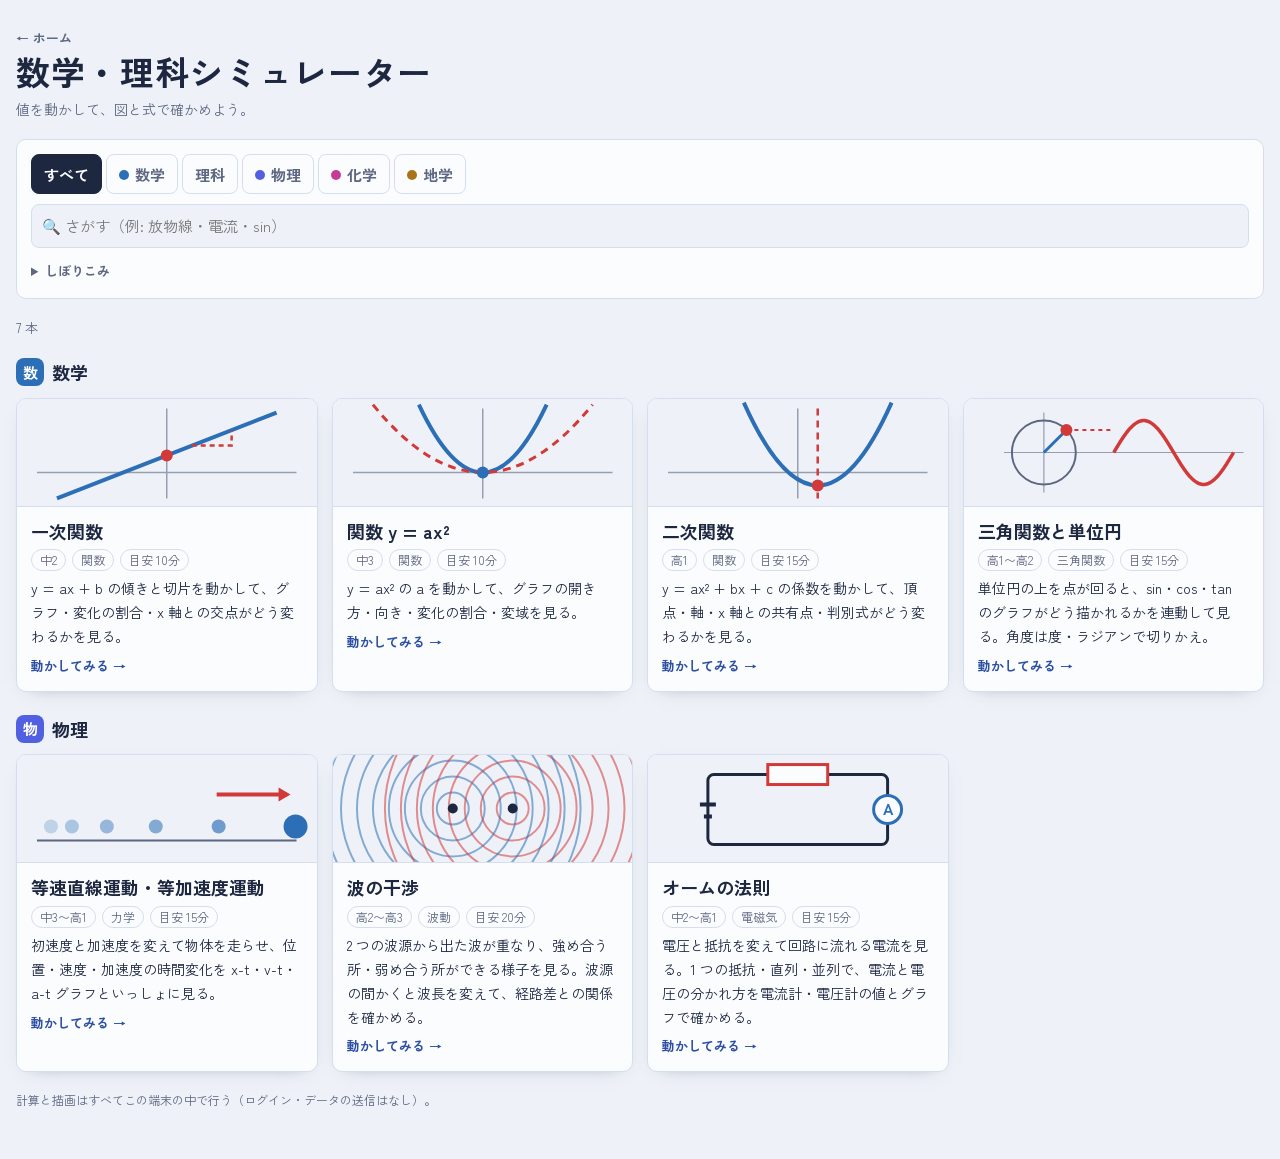
==== commit 734b998f: "関数を「一次関数」「関数 y = ax²」「二次関数」に分ける・スマホで見やすくする - 一次関数（中2）・関数 y = ax²（中3、変域つき）・二次関数（高1）の3つの教材にした。前の s=fun" ====
--- a/index.html
+++ b/index.html
@@ -60,9 +60,9 @@
 <meta property="og:image:height" content="630">
 <meta name="twitter:card" content="summary_large_image">
 <!-- ホーム画面に追加したときのアイコンと名前 -->
-<link rel="icon" type="image/png" sizes="32x32" href="icons/favicon-32.png?v=202611101400">
-<link rel="apple-touch-icon" href="icons/apple-touch-icon.png?v=202611101400">
-<link rel="manifest" href="manifest.webmanifest?v=202611101400">
+<link rel="icon" type="image/png" sizes="32x32" href="icons/favicon-32.png?v=202611111700">
+<link rel="apple-touch-icon" href="icons/apple-touch-icon.png?v=202611111700">
+<link rel="manifest" href="manifest.webmanifest?v=202611111700">
 <meta name="theme-color" content="#1c1846">
 <meta name="apple-mobile-web-app-title" content="シミュレーター">
 <meta name="mobile-web-app-capable" content="yes">
@@ -110,7 +110,7 @@
 </script>
 <script src="mobile.js"></script>
 <script src="ui.js"></script>
-<link rel="stylesheet" href="style.css?v=202611101400">
+<link rel="stylesheet" href="style.css?v=202611111700">
 <link rel="stylesheet" href="theme.css">
 <script src="nav.js" defer></script>
 </head>
@@ -150,7 +150,7 @@
   </footer>
 </div>
 <div class="toast" id="toast" role="status" aria-live="polite" hidden></div>
-<script src="catalog.js?v=202611101400"></script>
-<script src="app.js?v=202611101400"></script>
+<script src="catalog.js?v=202611111700"></script>
+<script src="app.js?v=202611111700"></script>
 </body>
 </html>
--- a/style.css
+++ b/style.css
@@ -503,3 +503,41 @@
 .more-filter > summary { cursor: pointer; font-size: 13px; font-weight: 700; color: var(--muted); padding: 2px 0; width: max-content; }
 .more-filter[open] > summary { margin-bottom: 8px; }
 .list-page .lede { font-size: 14px; }
+
+/* ===== スマホで見やすく・さわりやすく（2026-11-11） ===== */
+/* −・＋ボタン（スライダーでは合わせにくい値を1きざみずつ） */
+.nudge { flex: none; width: 38px; height: 38px; border-radius: 10px; border: 1px solid var(--rule); background: var(--paper); color: var(--ink); font-size: 20px; font-weight: 700; line-height: 1; cursor: pointer; touch-action: manipulation; -webkit-user-select: none; user-select: none; }
+.nudge:hover { border-color: var(--accent); color: var(--accent); }
+.nudge:active { background: color-mix(in srgb, var(--accent) 16%, var(--paper)); }
+.controls .param input.num { text-align: center; }
+@media (max-width: 899px) {
+  /* 値を変える所：名前を上、その下にスライダーと −［数］＋。スライダーを画面いっぱいに使う */
+  .controls .param { grid-template-columns: minmax(0, 1fr) auto; grid-template-areas: "label label" "slider num"; gap: 2px 10px; padding: 8px 10px; background: var(--desk); border-radius: 12px; }
+  .controls .param > .label { grid-area: label; font-size: 14px; font-weight: 700; color: var(--ink); }
+  .controls .param > .slider { grid-area: slider; height: 44px; }
+  .controls .param > .num-wrap { grid-area: num; }
+  .nudge { width: 44px; height: 44px; font-size: 22px; }
+  .controls .param input.num { width: 3.6em; min-height: 44px; font-size: 17px; font-weight: 700; }
+  input.slider::-webkit-slider-thumb { width: 32px; height: 32px; margin-top: -12px; }
+  input.slider::-moz-range-thumb { width: 28px; height: 28px; }
+  .toggles .switch { min-height: 42px; font-size: 14px; padding: 2px 14px 2px 10px; }
+  .toggles .switch input { width: 18px; height: 18px; }
+  /* 「指で動かせる」は図のじゃまにならないよう、下のはしに小さく */
+  .drag-hint { top: auto; bottom: 6px; font-size: 12px; padding: 4px 12px; opacity: .92; animation: none; }
+}
+@media (max-width: 899px) and (min-height: 560px) {
+  /* 図を大きく（前は画面の30%で、放物線がつぶれて見えた） */
+  .stage { --stage-h: clamp(230px, 40vh, 420px); }
+  html.stage-small .stage { --stage-h: clamp(140px, 22vh, 220px); }
+  .formula { font-size: 18px; }
+  .stage-box .toolbar { gap: 4px; }
+  .stage-box .tb { min-height: 36px; min-width: 36px; }
+}
+@media (max-width: 899px) and (min-height: 560px) {
+  /* 再生ボタンのない教材：拡大・縮小などのボタンを図の下のはしに重ねて、その分だけ操作パネルを上に出す */
+  .sim-body:not(.animated) .stage-box .toolbar { margin-top: -48px; position: relative; z-index: 3; padding: 0 6px 6px; pointer-events: none; }
+  .sim-body:not(.animated) .stage-box .toolbar > * { pointer-events: auto; }
+  .sim-body:not(.animated) .stage-box .tb { background: color-mix(in srgb, var(--paper) 88%, transparent); box-shadow: 0 1px 4px rgba(0, 0, 0, .18); }
+  .sim-body:not(.animated) .drag-hint { bottom: 52px; }
+}
+@media (max-width: 899px) and (min-height: 560px) and (max-height: 720px) { .stage { --stage-h: clamp(210px, 34vh, 300px); } }
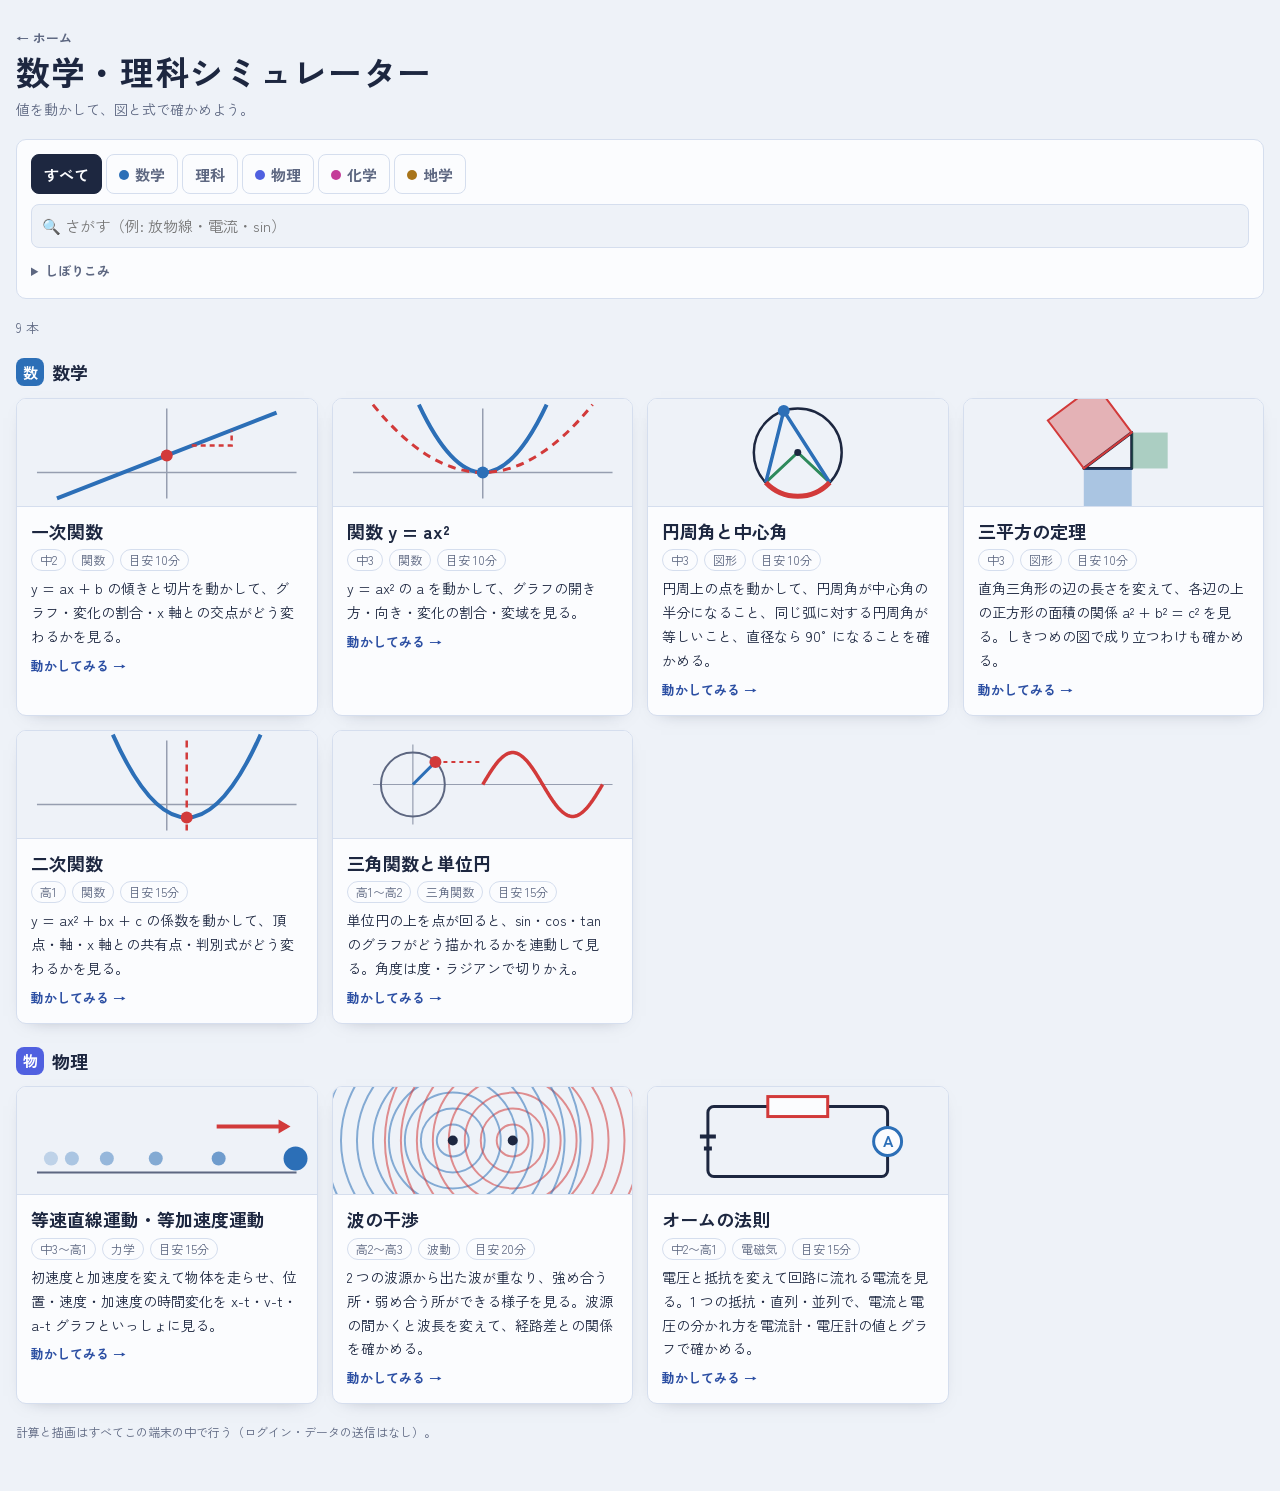
==== commit a92d2bbf: "円周角と中心角・三平方の定理のシミュレーターを足す（中3） - 円周角：点 P・A・B・Q を指で動かす。円周角 = 中心角の半分、同じ弧なら等しい、直径なら 90°、半径 OP で分けた角 - 三平" ====
--- a/index.html
+++ b/index.html
@@ -60,9 +60,9 @@
 <meta property="og:image:height" content="630">
 <meta name="twitter:card" content="summary_large_image">
 <!-- ホーム画面に追加したときのアイコンと名前 -->
-<link rel="icon" type="image/png" sizes="32x32" href="icons/favicon-32.png?v=202611111700">
-<link rel="apple-touch-icon" href="icons/apple-touch-icon.png?v=202611111700">
-<link rel="manifest" href="manifest.webmanifest?v=202611111700">
+<link rel="icon" type="image/png" sizes="32x32" href="icons/favicon-32.png?v=202611121400">
+<link rel="apple-touch-icon" href="icons/apple-touch-icon.png?v=202611121400">
+<link rel="manifest" href="manifest.webmanifest?v=202611121400">
 <meta name="theme-color" content="#1c1846">
 <meta name="apple-mobile-web-app-title" content="シミュレーター">
 <meta name="mobile-web-app-capable" content="yes">
@@ -110,7 +110,7 @@
 </script>
 <script src="mobile.js"></script>
 <script src="ui.js"></script>
-<link rel="stylesheet" href="style.css?v=202611111700">
+<link rel="stylesheet" href="style.css?v=202611121400">
 <link rel="stylesheet" href="theme.css">
 <script src="nav.js" defer></script>
 </head>
@@ -150,7 +150,7 @@
   </footer>
 </div>
 <div class="toast" id="toast" role="status" aria-live="polite" hidden></div>
-<script src="catalog.js?v=202611111700"></script>
-<script src="app.js?v=202611111700"></script>
+<script src="catalog.js?v=202611121400"></script>
+<script src="app.js?v=202611121400"></script>
 </body>
 </html>
